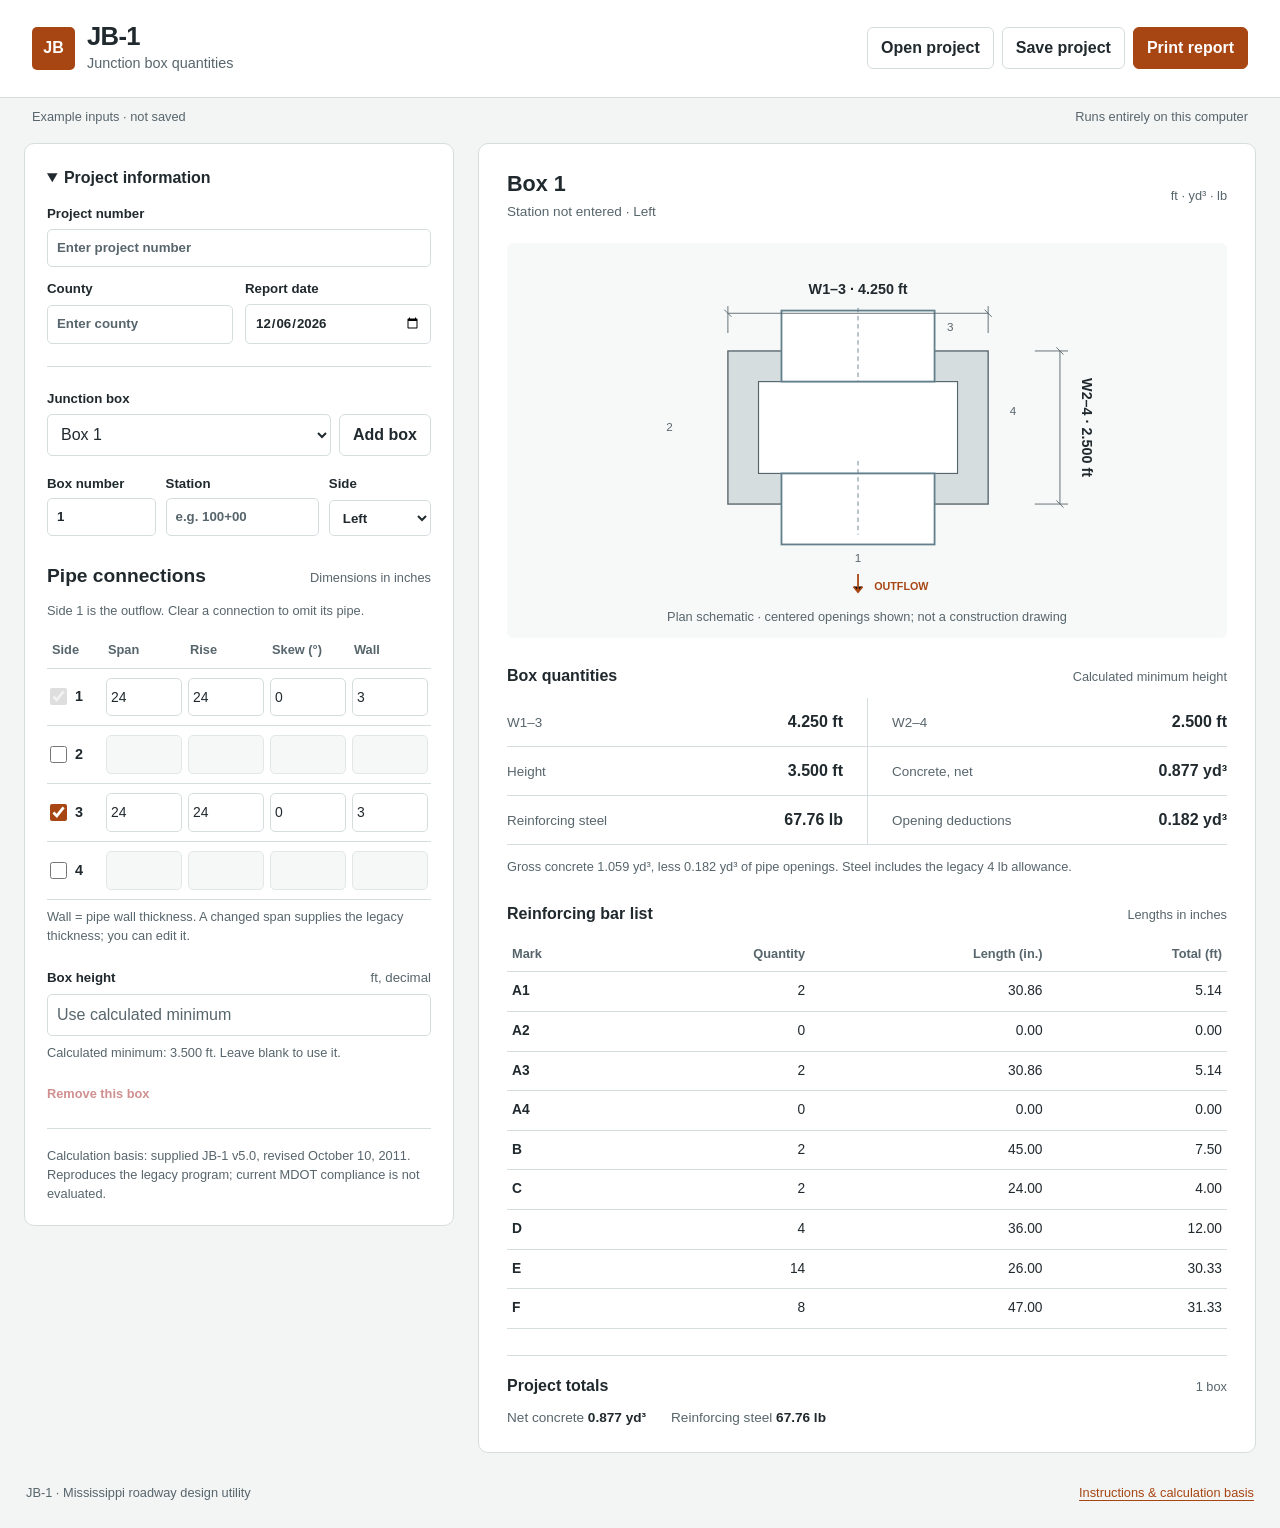
==== Modernized/JB-1/index.html @ 56b6a0c9 "jb1 exe modernized" ====
<!doctype html>
<html lang="en">
<head>
  <meta charset="utf-8">
  <meta name="viewport" content="width=device-width, initial-scale=1">
  <meta name="color-scheme" content="light dark">
  <meta http-equiv="Content-Security-Policy" content="default-src 'self' file:; script-src 'self' file:; style-src 'self' file:; img-src 'self' file: data:; connect-src 'none'; object-src 'none'; base-uri 'none'">
  <title>JB-1 · Junction box quantities</title>
  <link rel="stylesheet" href="styles.css">
  <script src="calculations.js" defer></script>
  <script src="app.js" defer></script>
</head>
<body>
  <header class="app-header">
    <div class="identity"><span class="app-mark" aria-hidden="true">JB</span><div><h1>JB-1</h1><p>Junction box quantities</p></div></div>
    <nav aria-label="Project files">
      <button id="open-project" type="button">Open project</button>
      <button id="save-project" type="button">Save project</button>
      <button id="print-project" class="primary" type="button">Print report</button>
    </nav>
    <input id="project-file" type="file" accept=".json,application/json" hidden>
  </header>
  <div class="project-status"><span id="file-status">Example inputs · not saved</span><span>Runs entirely on this computer</span></div>
  <main class="workspace">
    <aside class="inputs" aria-label="Project and box inputs">
      <details class="project-details" open>
        <summary>Project information</summary>
        <div class="project-fields">
          <label>Project number<input id="project-number" type="text" maxlength="120" placeholder="Enter project number"></label>
          <label>County<input id="county" type="text" maxlength="120" placeholder="Enter county"></label>
          <label>Report date<input id="report-date" type="date"></label>
        </div>
      </details>
      <div class="box-picker"><label for="box-select">Junction box</label><div><select id="box-select"></select><button id="add-box" type="button">Add box</button></div></div>
      <form id="box-form" novalidate>
        <div class="box-identifiers">
          <label>Box number<input id="box-number" type="text" maxlength="80"></label>
          <label>Station<input id="station" type="text" maxlength="80" placeholder="e.g. 100+00"></label>
          <label>Side<select id="road-side"><option value="L">Left</option><option value="R">Right</option></select></label>
        </div>
        <div class="section-title"><h2>Pipe connections</h2><span>Dimensions in inches</span></div>
        <p class="input-note">Side 1 is the outflow. Clear a connection to omit its pipe.</p>
        <div class="table-scroll"><table class="pipe-inputs"><thead><tr><th scope="col">Side</th><th scope="col">Span</th><th scope="col">Rise</th><th scope="col">Skew (°)</th><th scope="col">Wall</th></tr></thead><tbody id="pipe-rows"></tbody></table></div>
        <p class="input-note">Wall = pipe wall thickness. A changed span supplies the legacy thickness; you can edit it.</p>
        <div class="height-input"><label for="height">Box height <span>ft, decimal</span></label><input id="height" type="number" step="any" min="0" placeholder="Use calculated minimum"><p id="height-help">Leave blank to use the calculated minimum.</p></div>
        <button id="remove-box" class="text-button danger" type="button">Remove this box</button>
      </form>
      <p class="basis-note">Calculation basis: supplied JB-1 v5.0, revised October 10, 2011. Reproduces the legacy program; current MDOT compliance is not evaluated.</p>
    </aside>
    <section class="results" aria-labelledby="results-heading">
      <div class="results-title"><div><h2 id="results-heading">Box 1</h2><p id="result-context">Example inputs</p></div><span class="unit-note">ft · yd³ · lb</span></div>
      <div id="calculation-error" class="error-message" role="alert" hidden></div>
      <div id="current-results">
        <div class="drawing-panel"><svg id="box-diagram" viewBox="100 0 540 390" role="img" aria-labelledby="diagram-title diagram-description"><title id="diagram-title">Junction box plan</title><desc id="diagram-description">Schematic plan of the current box with numbered pipe connections.</desc></svg><p>Plan schematic · centered openings shown; not a construction drawing</p></div>
        <div class="section-title"><h3>Box quantities</h3><span id="height-mode">Minimum height</span></div>
        <dl class="quantity-list" id="quantity-list"></dl>
        <div id="calculation-notes" class="calculation-notes"></div>
        <div class="section-title"><h3>Reinforcing bar list</h3><span>Lengths in inches</span></div>
        <div class="table-scroll"><table class="bar-table"><thead><tr><th scope="col">Mark</th><th scope="col">Quantity</th><th scope="col">Length (in.)</th><th scope="col">Total (ft)</th></tr></thead><tbody id="bar-rows"></tbody></table></div>
      </div>
      <section class="project-summary" aria-labelledby="summary-heading"><div class="section-title"><h3 id="summary-heading">Project totals</h3><span id="box-count"></span></div><div id="project-totals"></div></section>
    </section>
  </main>
  <section id="print-report" aria-label="Printable project report"></section>
  <footer>JB-1 · Mississippi roadway design utility <a href="README.md">Instructions &amp; calculation basis</a></footer>
  <noscript>This calculator needs JavaScript enabled in your browser. It does not need an internet connection.</noscript>
</body>
</html>
---- Modernized/JB-1/styles.css ----
:root { color-scheme: light dark; --ground:#f3f4f4; --surface:#fff; --subtle:#f7f8f8; --ink:#20292e; --muted:#57656c; --line:#d6dddf; --accent:#a74613; --accent-hover:#85350c; --accent-soft:#fff1e7; --error:#a22424; --error-bg:#fff1ef; --focus:#247b9a; --pipe:#627f8c; font-family:-apple-system,BlinkMacSystemFont,"Segoe UI",sans-serif; font-size:16px; }
* { box-sizing:border-box; }
body { margin:0; color:var(--ink); background:var(--ground); line-height:1.5; }
h1,h2,h3,p { margin:0; }
h1 { font-size:1.6rem; letter-spacing:-.025em; line-height:1.1; }
h2 { font-size:1.2rem; font-weight:650; }
h3 { font-size:1rem; font-weight:650; }
button,input,select { font:inherit; }
button,select { cursor:pointer; }
button { border:1px solid var(--line); border-radius:6px; background:var(--surface); color:var(--ink); padding:8px 13px; font-weight:600; white-space:nowrap; }
button:hover { background:var(--subtle); border-color:var(--muted); }
button:active { transform:translateY(1px); }
button:disabled { cursor:default; opacity:.5; transform:none; }
button.primary { color:#fff; background:var(--accent); border-color:var(--accent); }
button.primary:hover { background:var(--accent-hover); }
:focus-visible { outline:3px solid var(--focus); outline-offset:3px; }
::selection { background:var(--accent); color:#fff; }
input,select { min-width:0; width:100%; border:1px solid var(--line); border-radius:5px; padding:8px 9px; color:var(--ink); background:var(--surface); caret-color:var(--accent); }
input::placeholder { color:var(--muted); opacity:1; }
input[type="checkbox"] { width:17px; height:17px; accent-color:var(--accent); margin:0; padding:0; }
input[type="number"] { font-variant-numeric:tabular-nums; }
input:disabled { background:var(--ground); color:var(--muted); opacity:.7; }
input[aria-invalid="true"] { border-color:var(--error); }
label { display:grid; gap:5px; font-size:.83rem; font-weight:600; }
a { color:var(--accent); text-underline-offset:3px; }
.app-header { display:flex; align-items:center; justify-content:space-between; gap:24px; padding:22px 32px; background:var(--surface); border-bottom:1px solid var(--line); }
.identity { display:flex; align-items:center; gap:12px; }
.identity p { color:var(--muted); font-size:.9rem; margin-top:3px; }
.app-mark { display:grid; place-items:center; width:43px; height:43px; background:var(--accent); color:#fff; font-size:1rem; font-weight:750; border-radius:5px; }
nav { display:flex; gap:8px; }
.project-status { display:flex; justify-content:space-between; gap:16px; color:var(--muted); font-size:.8rem; padding:9px 32px; }
.workspace { display:grid; grid-template-columns:minmax(370px,430px) minmax(0,1fr); max-width:1540px; margin:8px auto 30px; padding:0 24px; align-items:start; gap:24px; }
.inputs,.results { background:var(--surface); border:1px solid var(--line); border-radius:10px; }
.inputs { padding:22px; }
.project-details { padding-bottom:22px; border-bottom:1px solid var(--line); }
summary { font-weight:650; cursor:pointer; }
.project-fields { display:grid; grid-template-columns:1fr 1fr; gap:12px; margin-top:14px; }
.project-fields label:first-child { grid-column:1 / -1; }
.box-picker { margin:22px 0 18px; }
.box-picker>div { display:flex; gap:8px; margin-top:5px; }
.box-picker select { flex:1; }
.box-identifiers { display:grid; grid-template-columns:.85fr 1.2fr .8fr; gap:10px; }
.section-title { display:flex; justify-content:space-between; align-items:baseline; gap:15px; margin:26px 0 10px; }
.section-title span { font-size:.8rem; color:var(--muted); }
.input-note { color:var(--muted); font-size:.8rem; margin:7px 0 12px; }
.table-scroll { overflow-x:auto; scrollbar-color:var(--line) transparent; }
table { border-collapse:collapse; width:100%; font-variant-numeric:tabular-nums; }
th { text-align:left; font-size:.8rem; color:var(--muted); font-weight:600; border-bottom:1px solid var(--line); padding:8px 5px; }
td { border-bottom:1px solid var(--line); padding:9px 5px; }
.pipe-inputs { table-layout:fixed; min-width:340px; }
.pipe-inputs th:first-child { width:56px; }
.pipe-inputs td:first-child { font-weight:600; }
.pipe-inputs td { padding:9px 3px; }
.pipe-inputs td>label { display:flex; align-items:center; gap:8px; font-size:.9rem; }
.pipe-inputs input[type="number"] { padding:8px 4px; font-size:.87rem; -moz-appearance:textfield; }
.pipe-inputs input::-webkit-inner-spin-button { -webkit-appearance:none; }
.height-input { margin-top:23px; }
.height-input label { display:flex; justify-content:space-between; margin-bottom:6px; }
.height-input label span { color:var(--muted); font-weight:400; }
.height-input p { font-size:.8rem; color:var(--muted); margin-top:7px; }
.text-button { padding:4px 0; background:none; border:0; font-size:.8rem; }
.text-button:hover { background:none; text-decoration:underline; }
.danger { color:var(--error); margin-top:18px; }
.basis-note { border-top:1px solid var(--line); padding-top:17px; margin-top:20px; color:var(--muted); font-size:.8rem; }
.results { padding:24px 28px; }
.results-title { display:flex; align-items:center; justify-content:space-between; gap:15px; }
.results-title h2 { font-size:1.35rem; }
.results-title p { font-size:.85rem; color:var(--muted); margin-top:2px; }
.unit-note { color:var(--muted); font-size:.8rem; font-variant-numeric:tabular-nums; white-space:nowrap; }
.drawing-panel { background:var(--subtle); margin-top:20px; border-radius:6px; padding:14px 8px 12px; }
.drawing-panel svg { width:100%; max-height:350px; display:block; color:var(--ink); }
.drawing-panel p { text-align:center; font-size:.8rem; color:var(--muted); }
.box-wall { fill:var(--line); stroke:var(--muted); stroke-width:1.5; }
.box-interior { fill:var(--surface); stroke:var(--muted); stroke-width:1.3; }
.pipe { fill:var(--surface); stroke:var(--pipe); stroke-width:2; }
.pipe-axis { stroke:var(--pipe); stroke-width:1; stroke-dasharray:5 4; }
.dim-line { stroke:var(--muted); stroke-width:1; fill:none; }
.diagram-dim { fill:var(--ink); font-size:16px; font-weight:600; }
.diagram-side { fill:var(--muted); font-size:13px; }
.flow-line { stroke:var(--accent); stroke-width:2; }
.flow-label { fill:var(--accent); font-size:12px; font-weight:650; }
.quantity-list { display:grid; grid-template-columns:1fr 1fr; margin:0; }
.quantity-list>div { display:flex; align-items:baseline; justify-content:space-between; gap:10px; padding:12px 0; border-bottom:1px solid var(--line); }
.quantity-list>div:nth-child(odd) { padding-right:24px; }
.quantity-list>div:nth-child(even) { padding-left:24px; border-left:1px solid var(--line); }
dt { color:var(--muted); font-size:.84rem; }
dd { margin:0; font-weight:650; white-space:nowrap; font-variant-numeric:tabular-nums; }
.calculation-notes { color:var(--muted); font-size:.8rem; margin-top:12px; }
.calculation-notes p+p { margin-top:6px; }
.bar-table th:not(:first-child),.bar-table td:not(:first-child) { text-align:right; }
.bar-table td { font-size:.86rem; }
.bar-table td:first-child { font-weight:600; }
.project-summary { border-top:1px solid var(--line); margin-top:26px; }
.project-summary .section-title { margin-top:18px; }
#project-totals { display:flex; flex-wrap:wrap; gap:8px 25px; color:var(--muted); font-size:.85rem; }
#project-totals strong { color:var(--ink); font-variant-numeric:tabular-nums; }
.error-message { border:1px solid var(--error); border-radius:6px; color:var(--error); background:var(--error-bg); padding:14px 16px; margin-top:20px; font-size:.9rem; }
[hidden] { display:none !important; }
#print-report { display:none; }
footer { max-width:1540px; margin:0 auto; padding:0 26px 25px; font-size:.8rem; color:var(--muted); display:flex; justify-content:space-between; gap:12px; }
@media (prefers-color-scheme:dark) { :root { --ground:#171d21; --surface:#20282d; --subtle:#1a2227; --ink:#e3e9ec; --muted:#b1bec5; --line:#425058; --accent:#ffb178; --accent-hover:#ffc99f; --accent-soft:#3f2c20; --error:#ffaaa3; --error-bg:#3b2525; --focus:#79c6e7; --pipe:#94b3c2; } button.primary,.app-mark { color:#24170f; } }
@media (max-width:1050px) { .workspace { grid-template-columns:minmax(350px,390px) minmax(0,1fr); gap:16px; padding:0 16px; } .inputs { padding:18px; } .results { padding:22px 18px; } .quantity-list { grid-template-columns:1fr; } .quantity-list>div:nth-child(n) { padding:10px 0; border-left:0; } }
@media (max-width:820px) { .workspace { grid-template-columns:1fr; max-width:720px; } .app-header { padding:18px 20px; flex-wrap:wrap; gap:18px; } nav { flex-wrap:wrap; } .project-status { padding:9px 20px; flex-wrap:wrap; gap:2px; } .inputs { padding:22px; } .quantity-list { grid-template-columns:1fr 1fr; } .quantity-list>div:nth-child(odd) { padding-right:18px; } .quantity-list>div:nth-child(even) { padding-left:18px; border-left:1px solid var(--line); } footer { max-width:720px; flex-wrap:wrap; } }
@media (max-width:460px) { .diagram-dim,.diagram-side { font-size:22px; } .flow-label { font-size:20px; } .app-header { padding:16px; } nav { width:100%; gap:6px; } nav button { flex:1; padding:8px 7px; font-size:.8rem; } .workspace { padding:0 10px; } .inputs,.results { padding:18px 14px; } .project-status { padding:8px 16px; font-size:.8rem; } .quantity-list { grid-template-columns:1fr; } .quantity-list>div:nth-child(n) { padding:10px 0; border-left:0; } .section-title { gap:8px; } .section-title span { font-size:.8rem; } .unit-note { display:none; } }
@media print { :root { color-scheme:light; } body { background:#fff; color:#000; font-size:10pt; } body>*:not(#print-report) { display:none !important; } #print-report { display:block; } #print-report h1 { font-size:19pt; margin-bottom:5mm; } #print-report h2 { font-size:13pt; margin:6mm 0 2mm; } #print-report p { margin:2mm 0; } #print-report th,#print-report td { border-color:#aaa; color:#000; padding:2mm; font-size:9pt; } #print-report .report-box { break-inside:avoid; padding-top:4mm; } #print-report .report-note { font-size:8pt; color:#333; } #print-report .report-pipes { margin-top:3mm; } @page { margin:16mm; } }
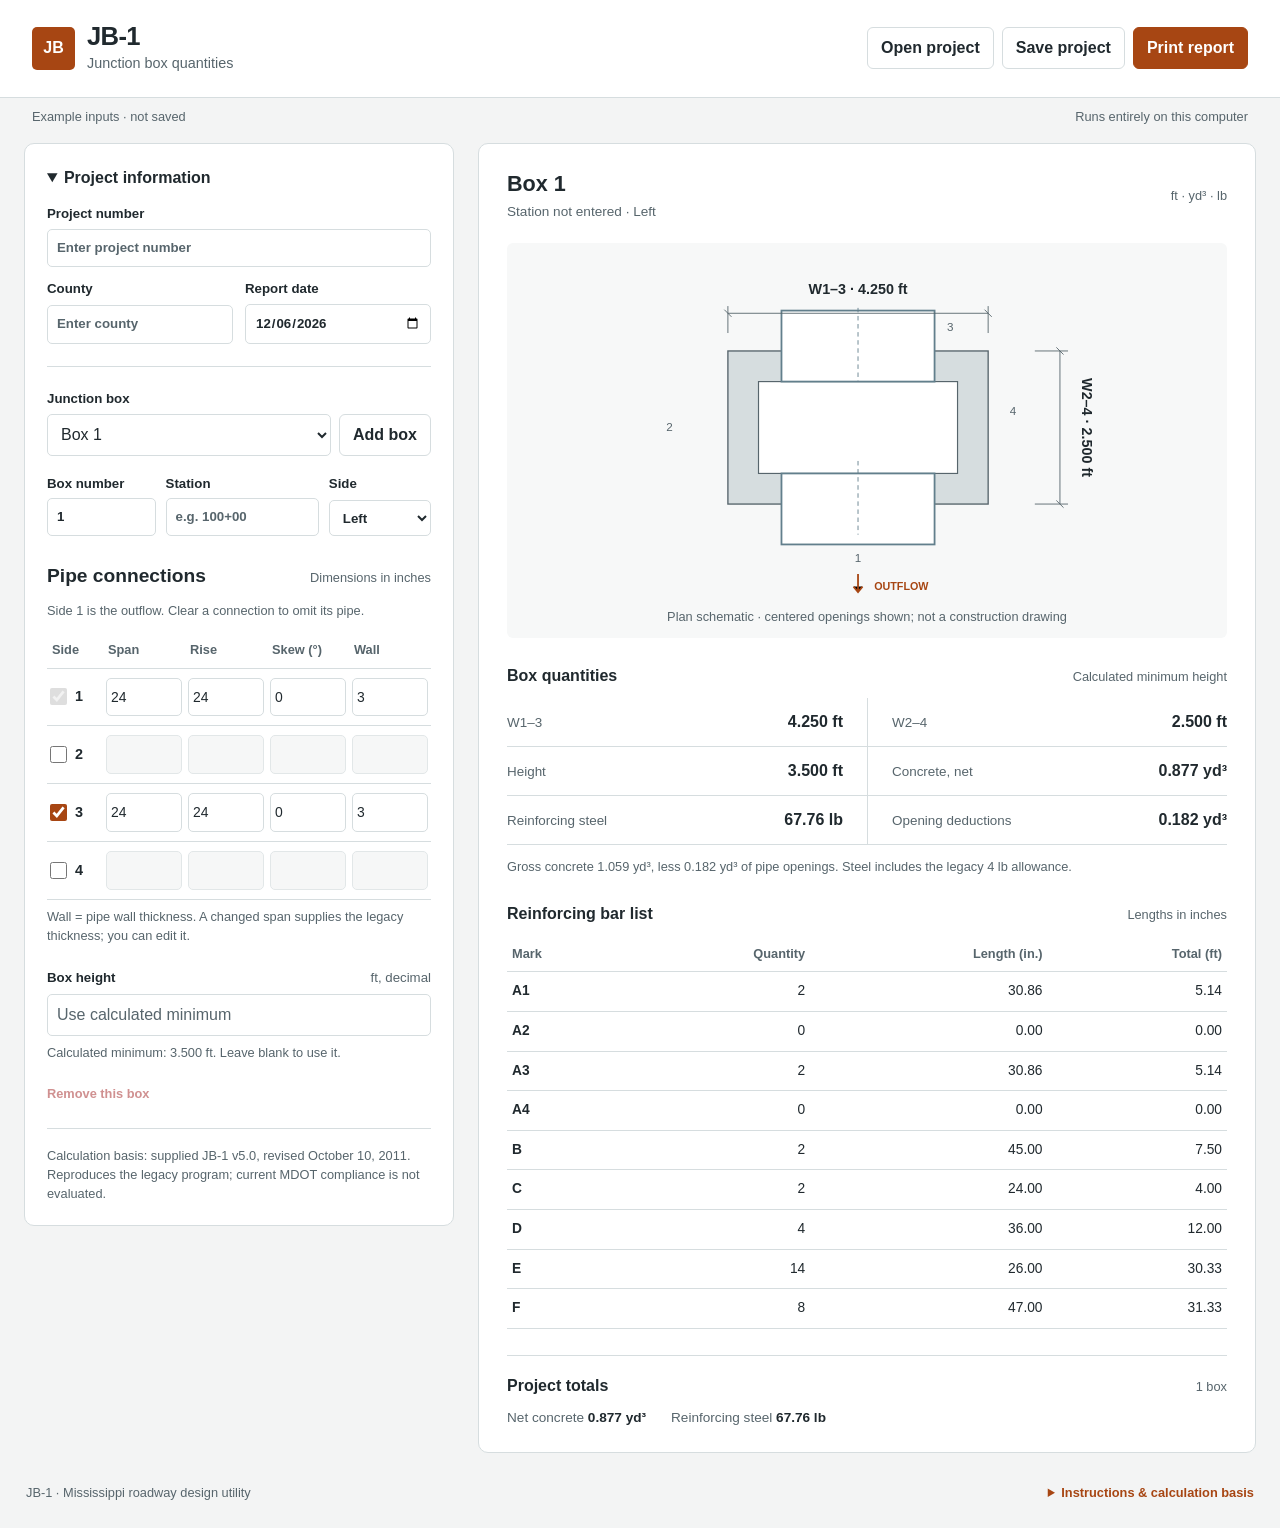
==== commit 71c646c4: "standalone files" ====
--- a/Modernized/JB-1/index.html
+++ b/Modernized/JB-1/index.html
@@ -62,7 +62,7 @@
     </section>
   </main>
   <section id="print-report" aria-label="Printable project report"></section>
-  <footer>JB-1 · Mississippi roadway design utility <a href="README.md">Instructions &amp; calculation basis</a></footer>
+  <footer><span>JB-1 · Mississippi roadway design utility</span><details><summary>Instructions &amp; calculation basis</summary><p>Enter pipe dimensions and wall thickness in inches, skew in degrees, and box height in decimal feet. Side 1 is outflow. Leave height blank for the calculated minimum. Save project downloads your inputs as a JSON file; Open project restores it. Keep that project file to retain your work. Print report includes all boxes and project totals.</p><p>Calculation basis: supplied JB-1 v5.0, revised October 10, 2011. Noncircular opening deductions use the original span-only lookup. Steel includes the original 4 lb allowance. Bar lengths retain calculation precision and display two decimals. Current MDOT compliance, structural adequacy, and opening conflicts are not evaluated.</p></details></footer>
   <noscript>This calculator needs JavaScript enabled in your browser. It does not need an internet connection.</noscript>
 </body>
 </html>
--- a/Modernized/JB-1/styles.css
+++ b/Modernized/JB-1/styles.css
@@ -98,6 +98,9 @@
 [hidden] { display:none !important; }
 #print-report { display:none; }
 footer { max-width:1540px; margin:0 auto; padding:0 26px 25px; font-size:.8rem; color:var(--muted); display:flex; justify-content:space-between; gap:12px; }
+footer details { max-width:70ch; }
+footer summary { color:var(--accent); }
+footer details p { margin-top:12px; }
 @media (prefers-color-scheme:dark) { :root { --ground:#171d21; --surface:#20282d; --subtle:#1a2227; --ink:#e3e9ec; --muted:#b1bec5; --line:#425058; --accent:#ffb178; --accent-hover:#ffc99f; --accent-soft:#3f2c20; --error:#ffaaa3; --error-bg:#3b2525; --focus:#79c6e7; --pipe:#94b3c2; } button.primary,.app-mark { color:#24170f; } }
 @media (max-width:1050px) { .workspace { grid-template-columns:minmax(350px,390px) minmax(0,1fr); gap:16px; padding:0 16px; } .inputs { padding:18px; } .results { padding:22px 18px; } .quantity-list { grid-template-columns:1fr; } .quantity-list>div:nth-child(n) { padding:10px 0; border-left:0; } }
 @media (max-width:820px) { .workspace { grid-template-columns:1fr; max-width:720px; } .app-header { padding:18px 20px; flex-wrap:wrap; gap:18px; } nav { flex-wrap:wrap; } .project-status { padding:9px 20px; flex-wrap:wrap; gap:2px; } .inputs { padding:22px; } .quantity-list { grid-template-columns:1fr 1fr; } .quantity-list>div:nth-child(odd) { padding-right:18px; } .quantity-list>div:nth-child(even) { padding-left:18px; border-left:1px solid var(--line); } footer { max-width:720px; flex-wrap:wrap; } }
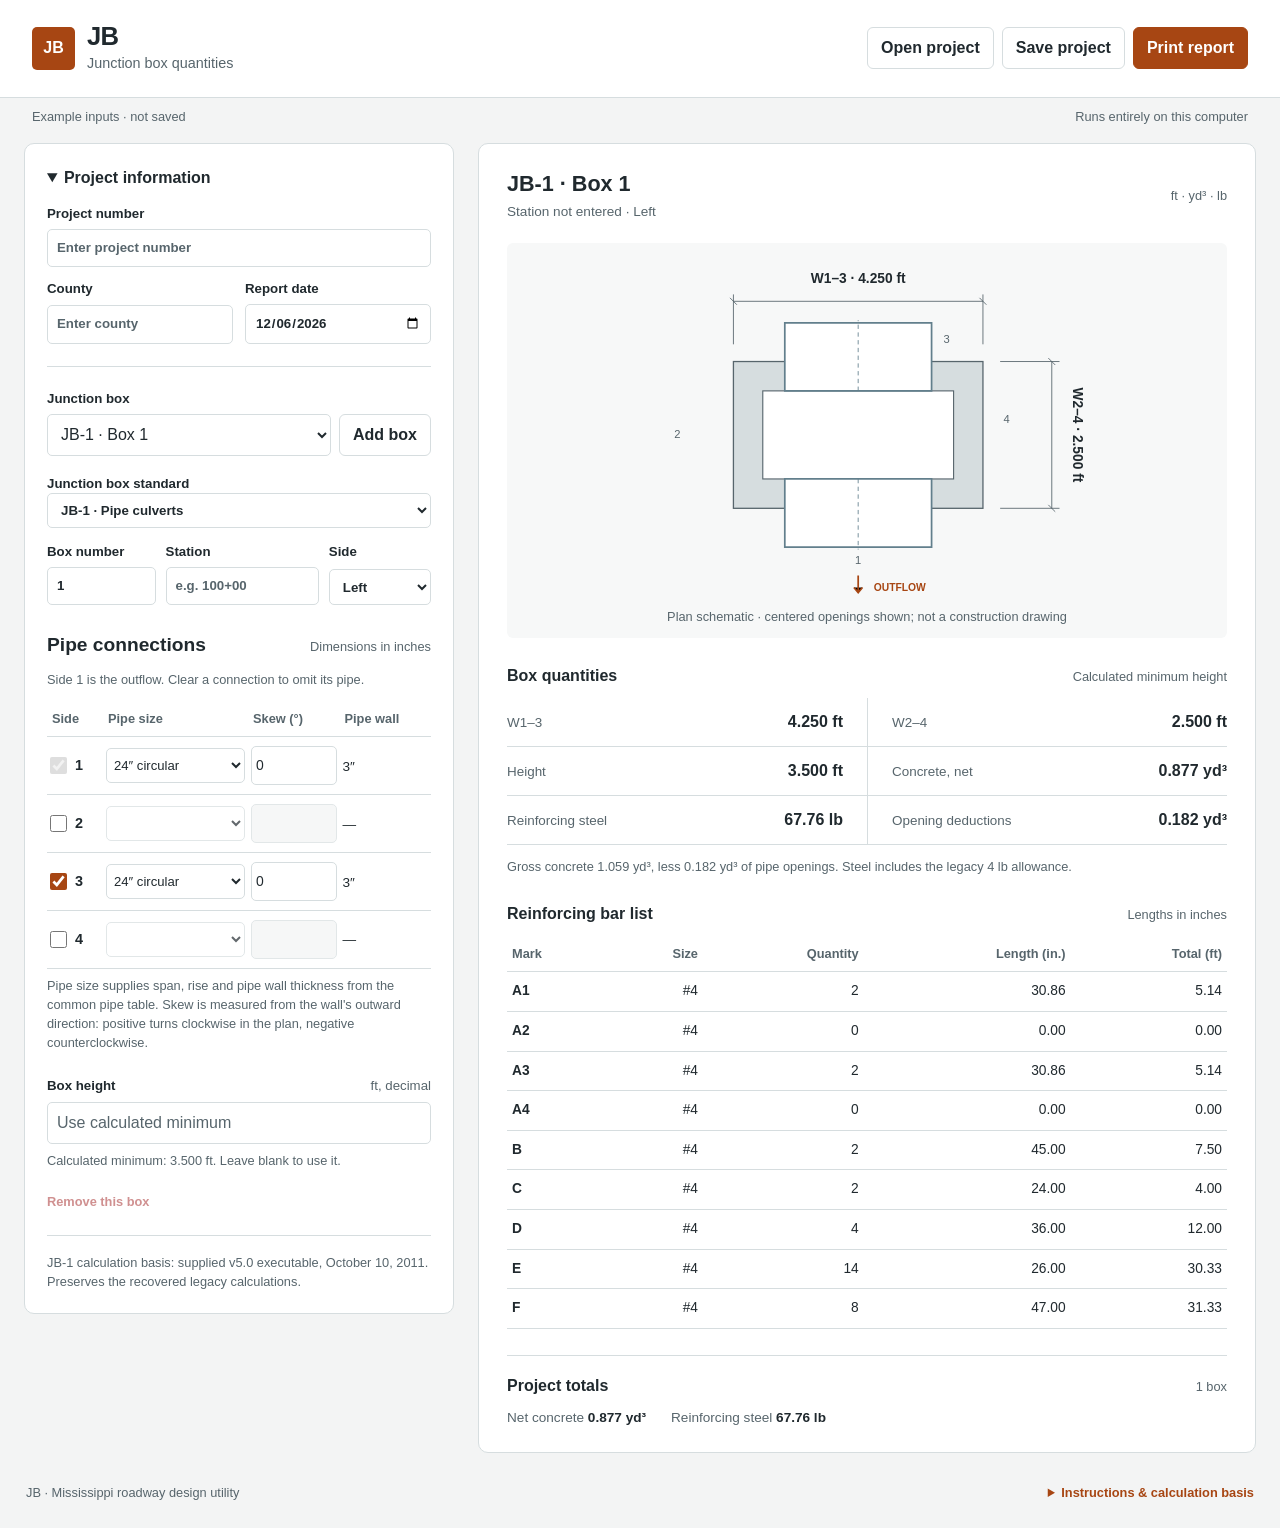
==== commit 49c0fcc8: "add jb-2 support in the jb.html" ====
--- a/Modernized/JB-1/index.html
+++ b/Modernized/JB-1/index.html
@@ -5,14 +5,14 @@
   <meta name="viewport" content="width=device-width, initial-scale=1">
   <meta name="color-scheme" content="light dark">
   <meta http-equiv="Content-Security-Policy" content="default-src 'self' file:; script-src 'self' file:; style-src 'self' file:; img-src 'self' file: data:; connect-src 'none'; object-src 'none'; base-uri 'none'">
-  <title>JB-1 · Junction box quantities</title>
+  <title>JB · Junction box quantities</title>
   <link rel="stylesheet" href="styles.css">
   <script src="calculations.js" defer></script>
   <script src="app.js" defer></script>
 </head>
 <body>
   <header class="app-header">
-    <div class="identity"><span class="app-mark" aria-hidden="true">JB</span><div><h1>JB-1</h1><p>Junction box quantities</p></div></div>
+    <div class="identity"><span class="app-mark" aria-hidden="true">JB</span><div><h1>JB</h1><p>Junction box quantities</p></div></div>
     <nav aria-label="Project files">
       <button id="open-project" type="button">Open project</button>
       <button id="save-project" type="button">Save project</button>
@@ -33,6 +33,7 @@
       </details>
       <div class="box-picker"><label for="box-select">Junction box</label><div><select id="box-select"></select><button id="add-box" type="button">Add box</button></div></div>
       <form id="box-form" novalidate>
+        <label class="box-type">Junction box standard<select id="box-type"><option value="JB-1">JB-1 · Pipe culverts</option><option value="JB-2">JB-2 · Traffic load</option></select></label>
         <div class="box-identifiers">
           <label>Box number<input id="box-number" type="text" maxlength="80"></label>
           <label>Station<input id="station" type="text" maxlength="80" placeholder="e.g. 100+00"></label>
@@ -40,12 +41,12 @@
         </div>
         <div class="section-title"><h2>Pipe connections</h2><span>Dimensions in inches</span></div>
         <p class="input-note">Side 1 is the outflow. Clear a connection to omit its pipe.</p>
-        <div class="table-scroll"><table class="pipe-inputs"><thead><tr><th scope="col">Side</th><th scope="col">Span</th><th scope="col">Rise</th><th scope="col">Skew (°)</th><th scope="col">Wall</th></tr></thead><tbody id="pipe-rows"></tbody></table></div>
-        <p class="input-note">Wall = pipe wall thickness. A changed span supplies the legacy thickness; you can edit it.</p>
+        <div class="table-scroll"><table class="pipe-inputs"><thead><tr><th scope="col">Side</th><th scope="col">Pipe size</th><th scope="col">Skew (°)</th><th scope="col">Pipe wall</th></tr></thead><tbody id="pipe-rows"></tbody></table></div>
+        <p class="input-note">Pipe size supplies span, rise and pipe wall thickness from the common pipe table. Skew is measured from the wall's outward direction: positive turns clockwise in the plan, negative counterclockwise.</p>
         <div class="height-input"><label for="height">Box height <span>ft, decimal</span></label><input id="height" type="number" step="any" min="0" placeholder="Use calculated minimum"><p id="height-help">Leave blank to use the calculated minimum.</p></div>
         <button id="remove-box" class="text-button danger" type="button">Remove this box</button>
       </form>
-      <p class="basis-note">Calculation basis: supplied JB-1 v5.0, revised October 10, 2011. Reproduces the legacy program; current MDOT compliance is not evaluated.</p>
+      <p id="basis-note" class="basis-note"></p>
     </aside>
     <section class="results" aria-labelledby="results-heading">
       <div class="results-title"><div><h2 id="results-heading">Box 1</h2><p id="result-context">Example inputs</p></div><span class="unit-note">ft · yd³ · lb</span></div>
@@ -56,13 +57,13 @@
         <dl class="quantity-list" id="quantity-list"></dl>
         <div id="calculation-notes" class="calculation-notes"></div>
         <div class="section-title"><h3>Reinforcing bar list</h3><span>Lengths in inches</span></div>
-        <div class="table-scroll"><table class="bar-table"><thead><tr><th scope="col">Mark</th><th scope="col">Quantity</th><th scope="col">Length (in.)</th><th scope="col">Total (ft)</th></tr></thead><tbody id="bar-rows"></tbody></table></div>
+        <div class="table-scroll"><table class="bar-table"><thead><tr><th scope="col">Mark</th><th scope="col">Size</th><th scope="col">Quantity</th><th scope="col">Length (in.)</th><th scope="col">Total (ft)</th></tr></thead><tbody id="bar-rows"></tbody></table></div>
       </div>
       <section class="project-summary" aria-labelledby="summary-heading"><div class="section-title"><h3 id="summary-heading">Project totals</h3><span id="box-count"></span></div><div id="project-totals"></div></section>
     </section>
   </main>
   <section id="print-report" aria-label="Printable project report"></section>
-  <footer><span>JB-1 · Mississippi roadway design utility</span><details><summary>Instructions &amp; calculation basis</summary><p>Enter pipe dimensions and wall thickness in inches, skew in degrees, and box height in decimal feet. Side 1 is outflow. Leave height blank for the calculated minimum. Save project downloads your inputs as a JSON file; Open project restores it. Keep that project file to retain your work. Print report includes all boxes and project totals.</p><p>Calculation basis: supplied JB-1 v5.0, revised October 10, 2011. Noncircular opening deductions use the original span-only lookup. Steel includes the original 4 lb allowance. Bar lengths retain calculation precision and display two decimals. Current MDOT compliance, structural adequacy, and opening conflicts are not evaluated.</p></details></footer>
+  <footer><span>JB · Mississippi roadway design utility</span><details><summary>Instructions &amp; calculation basis</summary><p>Choose JB-1 or JB-2 for each box and select each pipe size. Enter skew in degrees and box height in decimal feet. Side 1 is outflow. Leave height blank for the calculated minimum. Save project downloads a JSON file; Open project restores it, including older JB-1 projects. Keep that file to retain your work. Print report includes every box and project totals.</p><p>JB-1 retains the recovered v5.0 calculations from October 10, 2011, including unrounded circular deductions, the original arch lookup and 4 lb allowance. These may differ from the rounded 2017 pipe-table deductions.</p><p>JB-2 uses MDOT drawing 6506, August 1, 2017. Circular pipes 48 inches and larger, or arch pipes 51 × 31 inches and larger, require all walls to be 8 inches; smaller pipes use the 8-inch deduction column whenever that happens. Otherwise walls are 6 inches. Maximum width is 9 ft 3 in. B/C/D bars are #6 for 6-inch walls and #7 for 8-inch walls; E/F are #6. Steel includes 3.3 lb for two lift bars.</p><p>JB-2 solid-wall counting convention: end bars are already included; add max(0, ceil(run / 12 inches) − 1) interior bars per solid wall. Use H for horizontal B/C bars and that wall's full width for vertical D bars. This is the user-confirmed interpretation of the 12-inch spacing note. Bar lengths retain precision. Unit weights: #4 = 0.668, #6 = 1.502, #7 = 2.044 lb/ft. Drawing applicability, structural adequacy, and opening conflicts require separate review.</p></details></footer>
   <noscript>This calculator needs JavaScript enabled in your browser. It does not need an internet connection.</noscript>
 </body>
 </html>
--- a/Modernized/JB-1/styles.css
+++ b/Modernized/JB-1/styles.css
@@ -40,6 +40,7 @@
 .box-picker>div { display:flex; gap:8px; margin-top:5px; }
 .box-picker select { flex:1; }
 .box-identifiers { display:grid; grid-template-columns:.85fr 1.2fr .8fr; gap:10px; }
+.box-type { display:block; margin-bottom:14px; }
 .section-title { display:flex; justify-content:space-between; align-items:baseline; gap:15px; margin:26px 0 10px; }
 .section-title span { font-size:.8rem; color:var(--muted); }
 .input-note { color:var(--muted); font-size:.8rem; margin:7px 0 12px; }
@@ -49,6 +50,9 @@
 td { border-bottom:1px solid var(--line); padding:9px 5px; }
 .pipe-inputs { table-layout:fixed; min-width:340px; }
 .pipe-inputs th:first-child { width:56px; }
+.pipe-inputs th:nth-child(2) { width:145px; }
+.pipe-inputs select { padding:8px 3px; font-size:.82rem; }
+.pipe-inputs output { font-size:.85rem; white-space:nowrap; }
 .pipe-inputs td:first-child { font-weight:600; }
 .pipe-inputs td { padding:9px 3px; }
 .pipe-inputs td>label { display:flex; align-items:center; gap:8px; font-size:.9rem; }
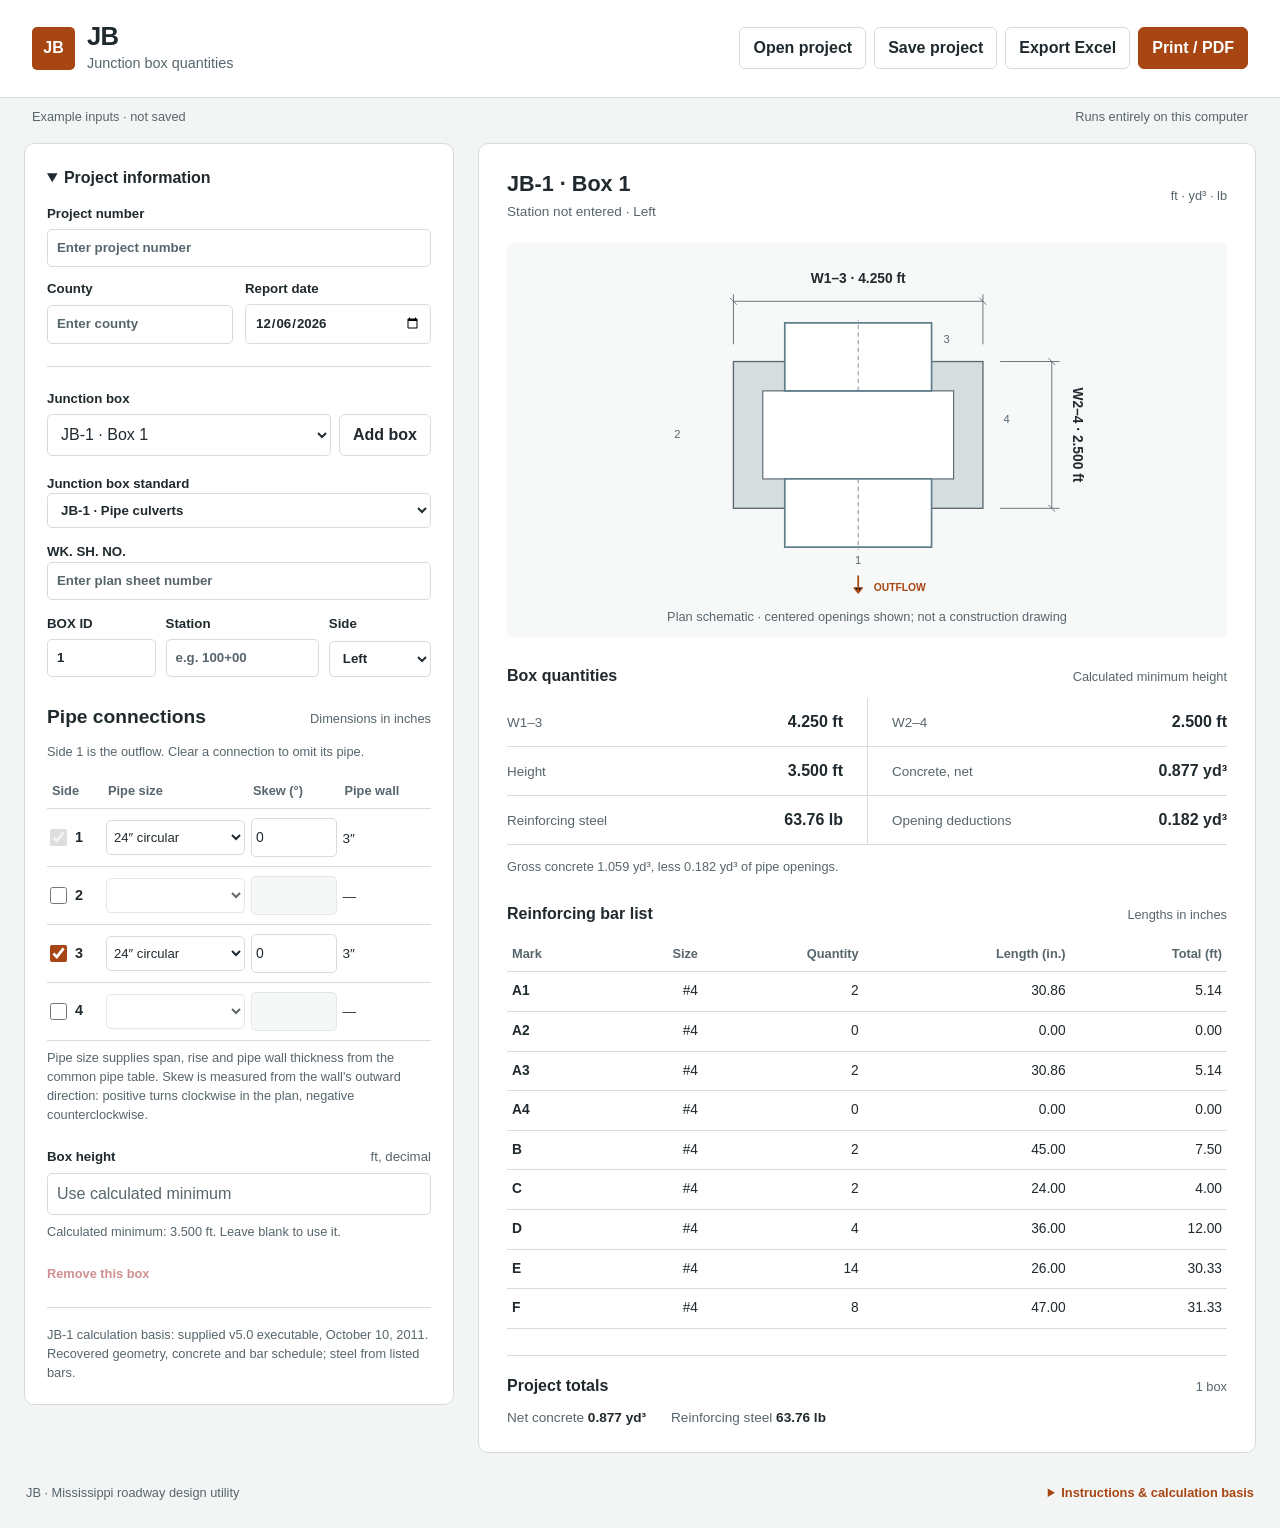
==== commit a7b97447: "jb excel export feature" ====
--- a/Modernized/JB-1/index.html
+++ b/Modernized/JB-1/index.html
@@ -8,6 +8,7 @@
   <title>JB · Junction box quantities</title>
   <link rel="stylesheet" href="styles.css">
   <script src="calculations.js" defer></script>
+  <script src="xlsx.js" defer></script>
   <script src="app.js" defer></script>
 </head>
 <body>
@@ -16,7 +17,8 @@
     <nav aria-label="Project files">
       <button id="open-project" type="button">Open project</button>
       <button id="save-project" type="button">Save project</button>
-      <button id="print-project" class="primary" type="button">Print report</button>
+      <button id="export-excel" type="button">Export Excel</button>
+      <button id="print-project" class="primary" type="button">Print / PDF</button>
     </nav>
     <input id="project-file" type="file" accept=".json,application/json" hidden>
   </header>
@@ -34,8 +36,9 @@
       <div class="box-picker"><label for="box-select">Junction box</label><div><select id="box-select"></select><button id="add-box" type="button">Add box</button></div></div>
       <form id="box-form" novalidate>
         <label class="box-type">Junction box standard<select id="box-type"><option value="JB-1">JB-1 · Pipe culverts</option><option value="JB-2">JB-2 · Traffic load</option></select></label>
+        <label class="worksheet-number">WK. SH. NO.<input id="worksheet-number" type="text" maxlength="80" placeholder="Enter plan sheet number"></label>
         <div class="box-identifiers">
-          <label>Box number<input id="box-number" type="text" maxlength="80"></label>
+          <label>BOX ID<input id="box-number" type="text" maxlength="80"></label>
           <label>Station<input id="station" type="text" maxlength="80" placeholder="e.g. 100+00"></label>
           <label>Side<select id="road-side"><option value="L">Left</option><option value="R">Right</option></select></label>
         </div>
@@ -63,7 +66,7 @@
     </section>
   </main>
   <section id="print-report" aria-label="Printable project report"></section>
-  <footer><span>JB · Mississippi roadway design utility</span><details><summary>Instructions &amp; calculation basis</summary><p>Choose JB-1 or JB-2 for each box and select each pipe size. Enter skew in degrees and box height in decimal feet. Side 1 is outflow. Leave height blank for the calculated minimum. Save project downloads a JSON file; Open project restores it, including older JB-1 projects. Keep that file to retain your work. Print report includes every box and project totals.</p><p>JB-1 retains the recovered v5.0 calculations from October 10, 2011, including unrounded circular deductions, the original arch lookup and 4 lb allowance. These may differ from the rounded 2017 pipe-table deductions.</p><p>JB-2 uses MDOT drawing 6506, August 1, 2017. Circular pipes 48 inches and larger, or arch pipes 51 × 31 inches and larger, require all walls to be 8 inches; smaller pipes use the 8-inch deduction column whenever that happens. Otherwise walls are 6 inches. Maximum width is 9 ft 3 in. B/C/D bars are #6 for 6-inch walls and #7 for 8-inch walls; E/F are #6. Steel includes 3.3 lb for two lift bars.</p><p>JB-2 solid-wall counting convention: end bars are already included; add max(0, ceil(run / 12 inches) − 1) interior bars per solid wall. Use H for horizontal B/C bars and that wall's full width for vertical D bars. This is the user-confirmed interpretation of the 12-inch spacing note. Bar lengths retain precision. Unit weights: #4 = 0.668, #6 = 1.502, #7 = 2.044 lb/ft. Drawing applicability, structural adequacy, and opening conflicts require separate review.</p></details></footer>
+  <footer><span>JB · Mississippi roadway design utility</span><details><summary>Instructions &amp; calculation basis</summary><p>Choose JB-1 or JB-2 for each box and select each pipe size. Enter skew in degrees and box height in decimal feet. Side 1 is outflow. Leave height blank for the calculated minimum. Save project downloads a JSON file; Open project restores it, including older JB-1 projects. Keep that file to retain your work. WK. SH. NO. identifies the plan sheet; BOX ID identifies the individual box. Export Excel includes both fields. Its steel, bar-length totals and project totals use formulas for manual adjustments. Change pipe geometry or box standards here and export again. Print / PDF includes every box and project totals; choose Save as PDF in the print dialog.</p><p>JB-1 uses recovered v5.0 geometry, concrete and bar rules from October 10, 2011, including unrounded circular deductions and the original arch lookup. Steel uses only the listed bars. These may differ from the rounded 2017 pipe-table deductions.</p><p>JB-2 uses MDOT drawing 6506, August 1, 2017. Circular pipes 48 inches and larger, or arch pipes 51 × 31 inches and larger, require all walls to be 8 inches; smaller pipes use the 8-inch deduction column whenever that happens. Otherwise walls are 6 inches. Maximum width is 9 ft 3 in. B/C/D bars are #6 for 6-inch walls and #7 for 8-inch walls; E/F are #6. Steel includes 3.3 lb for two lift bars.</p><p>JB-2 solid-wall counting convention: end bars are already included; add max(0, ceil(run / 12 inches) − 1) interior bars per solid wall. Use H for horizontal B/C bars and that wall's full width for vertical D bars. This is the user-confirmed interpretation of the 12-inch spacing note. Bar lengths retain precision. Unit weights: #4 = 0.668, #6 = 1.502, #7 = 2.044 lb/ft. Drawing applicability, structural adequacy, and opening conflicts require separate review.</p></details></footer>
   <noscript>This calculator needs JavaScript enabled in your browser. It does not need an internet connection.</noscript>
 </body>
 </html>
--- a/Modernized/JB-1/styles.css
+++ b/Modernized/JB-1/styles.css
@@ -40,7 +40,7 @@
 .box-picker>div { display:flex; gap:8px; margin-top:5px; }
 .box-picker select { flex:1; }
 .box-identifiers { display:grid; grid-template-columns:.85fr 1.2fr .8fr; gap:10px; }
-.box-type { display:block; margin-bottom:14px; }
+.box-type,.worksheet-number { display:block; margin-bottom:14px; }
 .section-title { display:flex; justify-content:space-between; align-items:baseline; gap:15px; margin:26px 0 10px; }
 .section-title span { font-size:.8rem; color:var(--muted); }
 .input-note { color:var(--muted); font-size:.8rem; margin:7px 0 12px; }
@@ -108,5 +108,5 @@
 @media (prefers-color-scheme:dark) { :root { --ground:#171d21; --surface:#20282d; --subtle:#1a2227; --ink:#e3e9ec; --muted:#b1bec5; --line:#425058; --accent:#ffb178; --accent-hover:#ffc99f; --accent-soft:#3f2c20; --error:#ffaaa3; --error-bg:#3b2525; --focus:#79c6e7; --pipe:#94b3c2; } button.primary,.app-mark { color:#24170f; } }
 @media (max-width:1050px) { .workspace { grid-template-columns:minmax(350px,390px) minmax(0,1fr); gap:16px; padding:0 16px; } .inputs { padding:18px; } .results { padding:22px 18px; } .quantity-list { grid-template-columns:1fr; } .quantity-list>div:nth-child(n) { padding:10px 0; border-left:0; } }
 @media (max-width:820px) { .workspace { grid-template-columns:1fr; max-width:720px; } .app-header { padding:18px 20px; flex-wrap:wrap; gap:18px; } nav { flex-wrap:wrap; } .project-status { padding:9px 20px; flex-wrap:wrap; gap:2px; } .inputs { padding:22px; } .quantity-list { grid-template-columns:1fr 1fr; } .quantity-list>div:nth-child(odd) { padding-right:18px; } .quantity-list>div:nth-child(even) { padding-left:18px; border-left:1px solid var(--line); } footer { max-width:720px; flex-wrap:wrap; } }
-@media (max-width:460px) { .diagram-dim,.diagram-side { font-size:22px; } .flow-label { font-size:20px; } .app-header { padding:16px; } nav { width:100%; gap:6px; } nav button { flex:1; padding:8px 7px; font-size:.8rem; } .workspace { padding:0 10px; } .inputs,.results { padding:18px 14px; } .project-status { padding:8px 16px; font-size:.8rem; } .quantity-list { grid-template-columns:1fr; } .quantity-list>div:nth-child(n) { padding:10px 0; border-left:0; } .section-title { gap:8px; } .section-title span { font-size:.8rem; } .unit-note { display:none; } }
+@media (max-width:460px) { .diagram-dim,.diagram-side { font-size:22px; } .flow-label { font-size:20px; } .app-header { padding:16px; } nav { width:100%; gap:6px; } nav button { flex:1 1 calc(50% - 3px); padding:8px 7px; font-size:.8rem; } .workspace { padding:0 10px; } .inputs,.results { padding:18px 14px; } .project-status { padding:8px 16px; font-size:.8rem; } .quantity-list { grid-template-columns:1fr; } .quantity-list>div:nth-child(n) { padding:10px 0; border-left:0; } .section-title { gap:8px; } .section-title span { font-size:.8rem; } .unit-note { display:none; } }
 @media print { :root { color-scheme:light; } body { background:#fff; color:#000; font-size:10pt; } body>*:not(#print-report) { display:none !important; } #print-report { display:block; } #print-report h1 { font-size:19pt; margin-bottom:5mm; } #print-report h2 { font-size:13pt; margin:6mm 0 2mm; } #print-report p { margin:2mm 0; } #print-report th,#print-report td { border-color:#aaa; color:#000; padding:2mm; font-size:9pt; } #print-report .report-box { break-inside:avoid; padding-top:4mm; } #print-report .report-note { font-size:8pt; color:#333; } #print-report .report-pipes { margin-top:3mm; } @page { margin:16mm; } }
